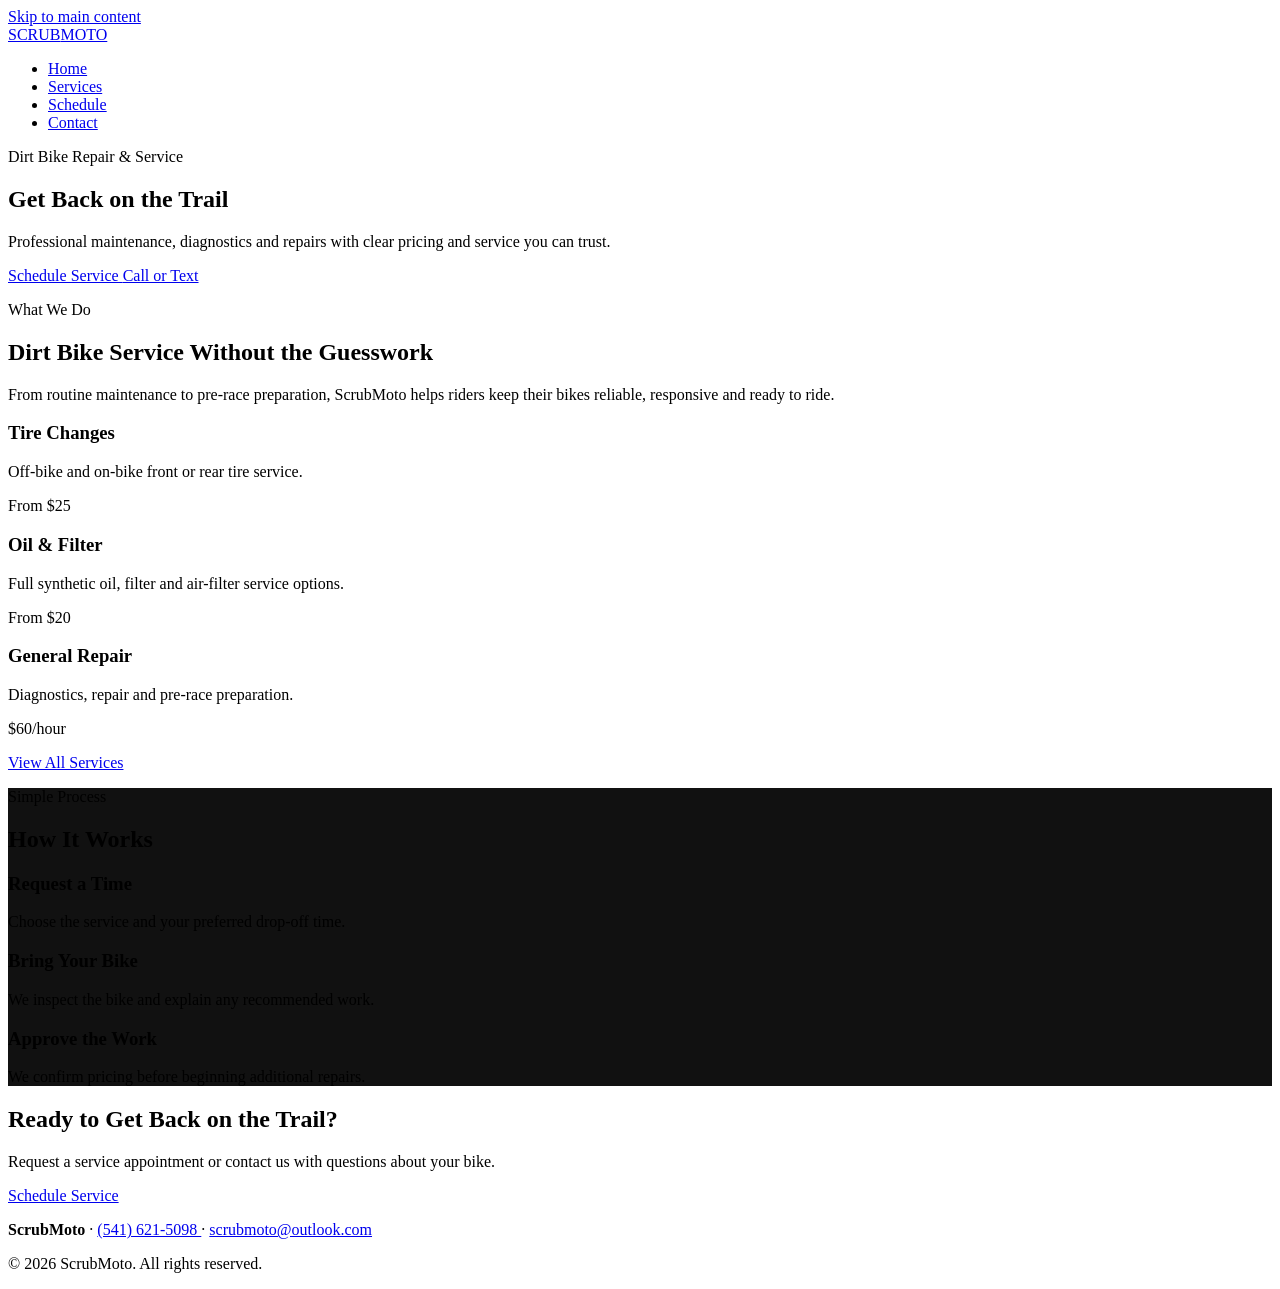
==== index.html @ fb61aee0 "Add files via upload" ====
<!DOCTYPE html>
<html lang="en">

<head>
    <meta charset="UTF-8">

    <meta
        name="viewport"
        content="width=device-width, initial-scale=1"
    >

    <meta
        name="description"
        content="ScrubMoto dirt bike maintenance, repair and pre-race service."
    >

    <title>ScrubMoto | Dirt Bike Repair & Service</title>

    <link rel="stylesheet" href="css/site.css">
</head>

<body>

    <a href="#main" class="skip">
        Skip to main content
    </a>

    <header>
        <div class="top-bar">

            <a class="brand" href="index.html">
                SCRUB<span>MOTO</span>
            </a>

            <nav aria-label="Main navigation">
                <ul>
                    <li>
                        <a href="index.html" aria-current="page">
                            Home
                        </a>
                    </li>

                    <li>
                        <a href="services.html">
                            Services
                        </a>
                    </li>

                    <li>
                        <a href="schedule.html">
                            Schedule
                        </a>
                    </li>

                    <li>
                        <a href="contact.html">
                            Contact
                        </a>
                    </li>
                </ul>
            </nav>

        </div>
    </header>

    <main id="main">

        <!-- Hero Section -->
        <section class="hero">
            <div class="hero-inner">

                <p class="eyebrow">
                    Dirt Bike Repair &amp; Service
                </p>

                <h1>Get Back on the Trail</h1>

                <p>
                    Professional maintenance, diagnostics and repairs
                    with clear pricing and service you can trust.
                </p>

                <a class="button" href="schdule.html">
                    Schedule Service
                </a>

                <a
                    class="button secondary"
                    href="tel:+15416215098"
                >
                    Call or Text
                </a>

            </div>
        </section>

        <!-- Services Preview -->
        <section class="section">
            <div class="container">

                <p class="eyebrow">
                    What We Do
                </p>

                <h2>
                    Dirt Bike Service Without the Guesswork
                </h2>

                <p class="lead">
                    From routine maintenance to pre-race preparation,
                    ScrubMoto helps riders keep their bikes reliable,
                    responsive and ready to ride.
                </p>

                <div class="grid">

                    <article class="card">
                        <h3>Tire Changes</h3>

                        <p>
                            Off-bike and on-bike front or rear
                            tire service.
                        </p>

                        <p class="price">
                            From $25
                        </p>
                    </article>

                    <article class="card">
                        <h3>Oil &amp; Filter</h3>

                        <p>
                            Full synthetic oil, filter and
                            air-filter service options.
                        </p>

                        <p class="price">
                            From $20
                        </p>
                    </article>

                    <article class="card">
                        <h3>General Repair</h3>

                        <p>
                            Diagnostics, repair and pre-race
                            preparation.
                        </p>

                        <p class="price">
                            $60/hour
                        </p>
                    </article>

                </div>

                <p>
                    <a class="button" href="services.html">
                        View All Services
                    </a>
                </p>

            </div>
        </section>

        <!-- How It Works -->
        <section
            class="section"
            style="background: #111111;"
        >
            <div class="container">

                <p class="eyebrow">
                    Simple Process
                </p>

                <h2>How It Works</h2>

                <div class="grid steps">

                    <article class="card step">
                        <h3>Request a Time</h3>

                        <p>
                            Choose the service and your preferred
                            drop-off time.
                        </p>
                    </article>

                    <article class="card step">
                        <h3>Bring Your Bike</h3>

                        <p>
                            We inspect the bike and explain any
                            recommended work.
                        </p>
                    </article>

                    <article class="card step">
                        <h3>Approve the Work</h3>

                        <p>
                            We confirm pricing before beginning
                            additional repairs.
                        </p>
                    </article>

                </div>
            </div>
        </section>

        <!-- Call to Action -->
        <section class="cta">

            <h2>
                Ready to Get Back on the Trail?
            </h2>

            <p>
                Request a service appointment or contact us
                with questions about your bike.
            </p>

            <a class="button" href="schedule.html">
                Schedule Service
            </a>

        </section>

    </main>

    <footer class="footer">
        <div class="container">

            <p>
                <strong>ScrubMoto</strong>
                &middot;

                <a href="tel:+15416215098">
                    (541) 621-5098
                </a>

                &middot;

                <a href="mailto:scrubmoto@outlook.com">
                    scrubmoto@outlook.com
                </a>
            </p>

            <p>
                &copy; 2026 ScrubMoto. All rights reserved.
            </p>

        </div>
    </footer>

</body>

</html>
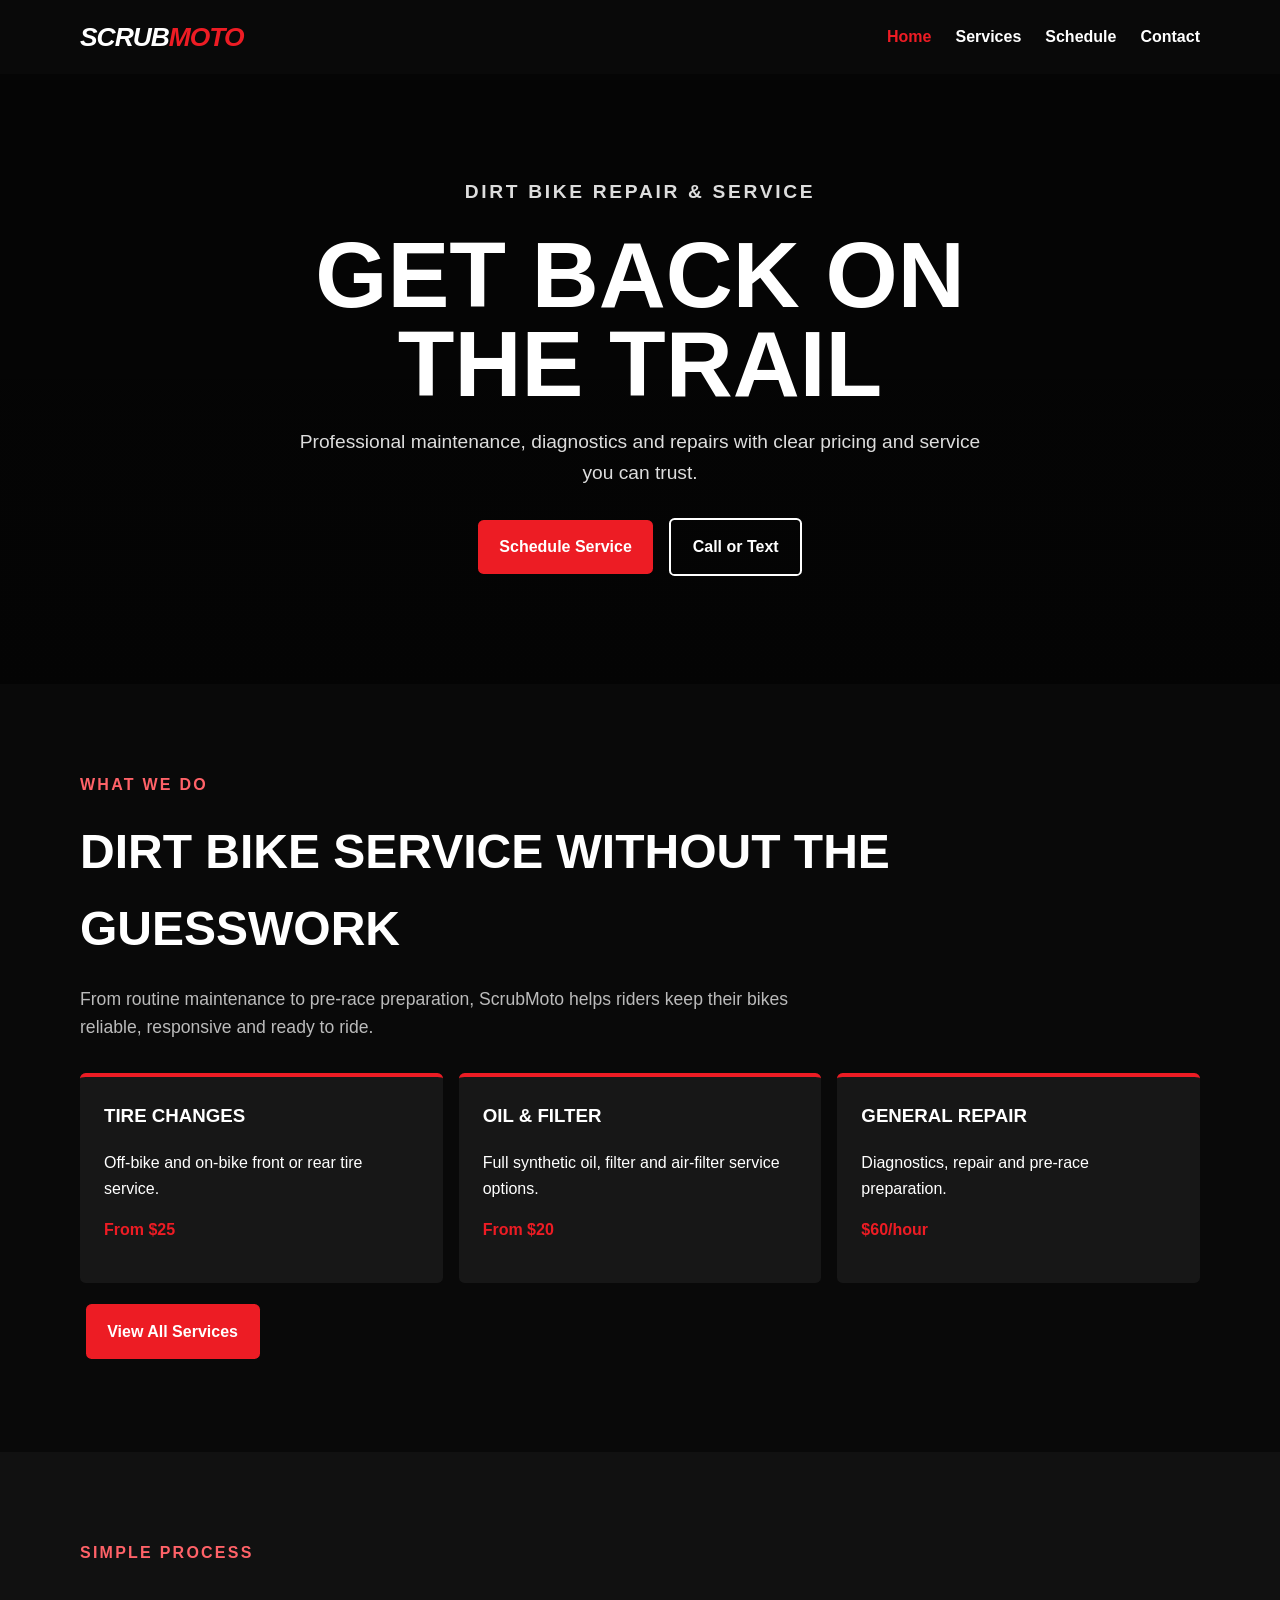
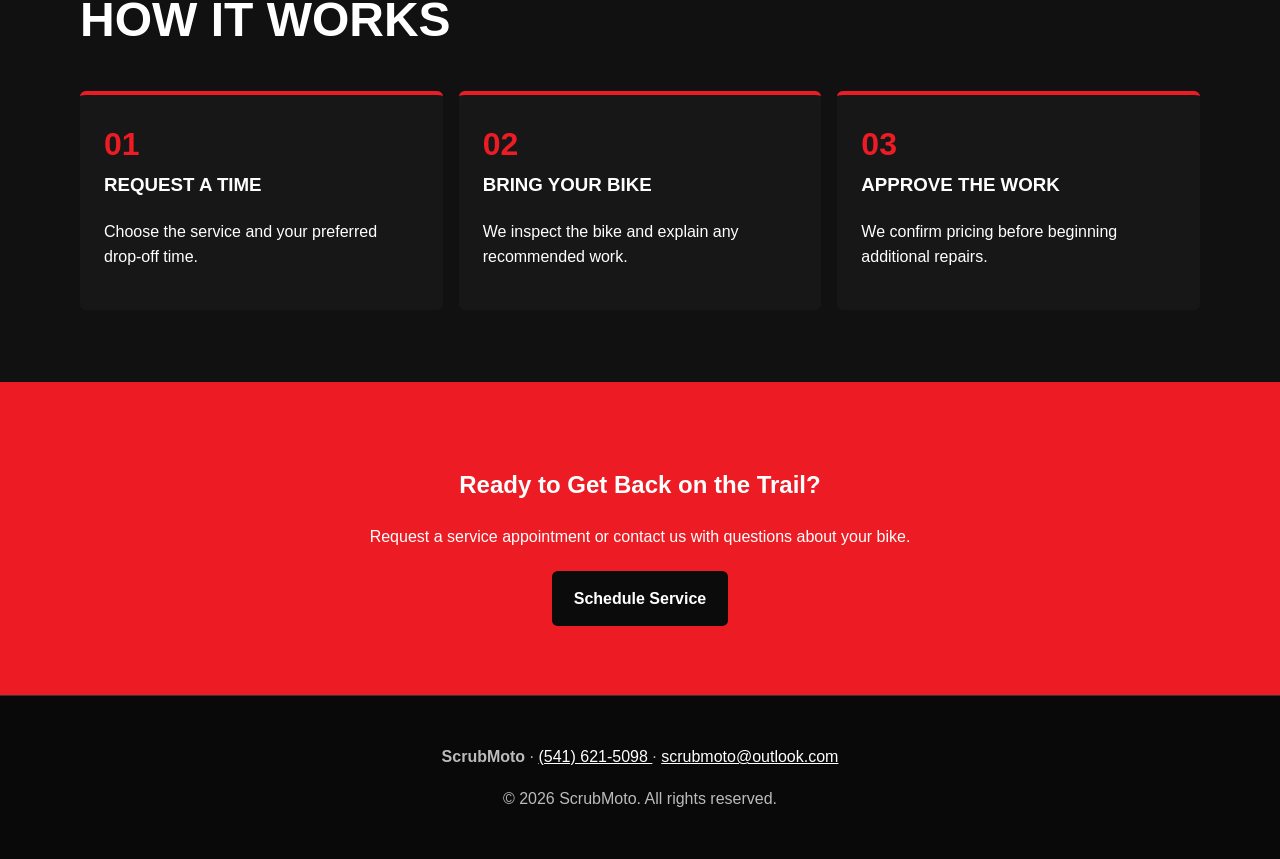
==== commit eb80e447: "Update index.html" ====
--- a/index.html
+++ b/index.html
@@ -16,7 +16,7 @@
 
     <title>ScrubMoto | Dirt Bike Repair & Service</title>
 
-    <link rel="stylesheet" href="css/site.css">
+    <link rel="stylesheet" href="site.css">
 </head>
 
 <body>
@@ -257,4 +257,4 @@
 
 </body>
 
-</html>+</html>
--- a/site.css
+++ b/site.css
@@ -0,0 +1,403 @@
+:root {
+  --red: #ed1c24;
+  --black: #090909;
+  --panel: #171717;
+  --gray: #bbbbbb;
+  --white: #ffffff;
+}
+
+* {
+  box-sizing: border-box;
+}
+
+html {
+  scroll-behavior: smooth;
+}
+
+body {
+  margin: 0;
+  background: var(--black);
+  color: var(--white);
+  font-family: Arial, Helvetica, sans-serif;
+  line-height: 1.6;
+}
+
+a {
+  color: inherit;
+}
+
+.container {
+  width: min(1120px, 90%);
+  margin: auto;
+}
+
+.skip {
+  position: absolute;
+  left: -9999px;
+}
+
+.skip:focus {
+  left: 1rem;
+  top: 1rem;
+  padding: 0.75rem;
+  color: #000000;
+  background: #ffffff;
+  z-index: 99;
+}
+
+/* Header */
+
+.top-bar {
+  display: flex;
+  align-items: center;
+  justify-content: space-between;
+  gap: 2rem;
+  width: min(1120px, 90%);
+  margin: auto;
+  padding: 1rem 0;
+}
+
+.brand {
+  font-size: 1.65rem;
+  font-weight: 900;
+  font-style: italic;
+  letter-spacing: -1px;
+  text-decoration: none;
+}
+
+.brand span,
+.price,
+.required {
+  color: var(--red);
+}
+
+nav ul {
+  display: flex;
+  gap: 1.5rem;
+  margin: 0;
+  padding: 0;
+  list-style: none;
+}
+
+nav a {
+  font-weight: 700;
+  text-decoration: none;
+}
+
+nav a:hover,
+nav a[aria-current="page"] {
+  color: var(--red);
+}
+
+/* Hero */
+
+.hero {
+    min-height: 610px;
+    padding: 6rem 1rem;
+    text-align: center;
+
+    background-image:
+        linear-gradient(
+            rgba(0, 0, 0, 0.45),
+            rgba(0, 0, 0, 0.55)
+        ),
+        url("../images/dirt-bike-hero.png");
+
+    background-position: center;
+    background-size: cover;
+    background-repeat: no-repeat;
+
+    display: flex;
+    align-items: center;
+    justify-content: center;
+}
+
+.hero-inner {
+  max-width: 850px;
+}
+
+.eyebrow {
+  color: #ff6268;
+  font-weight: 800;
+  letter-spacing: 0.14em;
+  text-transform: uppercase;
+}
+
+.hero h1,
+.page-head h1 {
+  margin: 0.5rem 0 1.2rem;
+  font-size: clamp(2.7rem, 8vw, 5.8rem);
+  line-height: 0.95;
+  text-transform: uppercase;
+}
+
+.hero p {
+  max-width: 700px;
+  margin: 0 auto 1.5rem;
+  color: #dddddd;
+  font-size: 1.2rem;
+}
+
+/* Buttons */
+
+.button {
+  display: inline-block;
+  margin: 0.35rem;
+  padding: 0.9rem 1.35rem;
+  color: #ffffff;
+  background: var(--red);
+  border-radius: 0.35rem;
+  font-weight: 800;
+  text-decoration: none;
+}
+
+.button:hover {
+  background: #c9151c;
+}
+
+.button.secondary {
+  background: transparent;
+  border: 2px solid #ffffff;
+}
+
+/* Sections */
+
+.section {
+  padding: 4.5rem 0;
+}
+
+.section h2 {
+  margin: 0 0 0.6rem;
+  font-size: clamp(2rem, 5vw, 3rem);
+  text-transform: uppercase;
+}
+
+.lead {
+  max-width: 760px;
+  color: var(--gray);
+  font-size: 1.1rem;
+}
+
+.grid {
+  display: grid;
+  grid-template-columns: repeat(3, 1fr);
+  gap: 1rem;
+  margin-top: 2rem;
+}
+
+.card {
+  padding: 1.5rem;
+  background: var(--panel);
+  border-top: 4px solid var(--red);
+  border-radius: 0.35rem;
+}
+
+.card h2,
+.card h3 {
+  margin-top: 0;
+  text-transform: uppercase;
+}
+
+/* Steps */
+
+.steps {
+  counter-reset: step;
+}
+
+.step::before {
+  counter-increment: step;
+  content: "0" counter(step);
+  display: block;
+  color: var(--red);
+  font-size: 2rem;
+  font-weight: 900;
+}
+
+/* Call to action */
+
+.cta {
+  padding: 4rem 1rem;
+  text-align: center;
+  background: var(--red);
+}
+
+.cta .button {
+  background: #0b0b0b;
+}
+
+/* Interior page header */
+
+.page-head {
+  padding: 5rem 0;
+  background: linear-gradient(135deg, #222222, #080808);
+  border-bottom: 5px solid var(--red);
+}
+
+/* Services */
+
+.services {
+  display: grid;
+  grid-template-columns: 1fr 1fr;
+  gap: 1rem;
+  padding: 4rem 0;
+}
+
+.services .card {
+  border: 1px solid #333333;
+  border-top: 4px solid var(--red);
+}
+
+.price-list {
+  margin: 0;
+  padding: 0;
+  list-style: none;
+}
+
+.price-list li {
+  display: flex;
+  justify-content: space-between;
+  gap: 1rem;
+  padding: 0.7rem 0;
+  border-bottom: 1px dashed #555555;
+}
+
+.price {
+  font-weight: 900;
+  white-space: nowrap;
+}
+
+.note,
+.notice {
+  margin-bottom: 2rem;
+  padding: 1rem;
+  background: #231012;
+  border-left: 5px solid var(--red);
+}
+
+/* Forms */
+
+.form {
+  padding: clamp(1rem, 4vw, 2.5rem);
+  background: var(--panel);
+  border-radius: 0.4rem;
+}
+
+fieldset {
+  margin: 0 0 1.5rem;
+  padding: 1.25rem;
+  border: 1px solid #444444;
+}
+
+legend {
+  padding: 0 0.5rem;
+  color: #ff555b;
+  font-weight: 900;
+  text-transform: uppercase;
+}
+
+label {
+  display: block;
+  margin-top: 1rem;
+  font-weight: 700;
+}
+
+input,
+select,
+textarea {
+  width: 100%;
+  margin-top: 0.35rem;
+  padding: 0.85rem;
+  color: #ffffff;
+  background: #0d0d0d;
+  border: 1px solid #555555;
+  border-radius: 0.25rem;
+  font: inherit;
+}
+
+textarea {
+  min-height: 130px;
+  resize: vertical;
+}
+
+.two-col {
+  display: grid;
+  grid-template-columns: 1fr 1fr;
+  gap: 1rem;
+}
+
+.submit {
+  padding: 1rem;
+  color: #ffffff;
+  background: var(--red);
+  border: 0;
+  font-weight: 900;
+  cursor: pointer;
+}
+
+/* Contact */
+
+.contact-grid {
+  display: grid;
+  grid-template-columns: 0.8fr 1.2fr;
+  gap: 2rem;
+  padding: 4rem 0;
+}
+
+.contact-card {
+  padding: 2rem;
+  background: var(--panel);
+  border-radius: 0.4rem;
+}
+
+.contact-item {
+  padding: 1rem 0;
+  border-bottom: 1px solid #3a3a3a;
+}
+
+.contact-item a {
+  color: #ff6268;
+}
+
+/* Footer */
+
+.footer {
+  padding: 2rem 0;
+  color: #bbbbbb;
+  text-align: center;
+  border-top: 1px solid #333333;
+}
+
+.footer a {
+  color: #ffffff;
+}
+
+/* Mobile */
+
+@media (max-width: 760px) {
+  .top-bar {
+    align-items: flex-start;
+    flex-direction: column;
+  }
+
+  nav ul {
+    flex-wrap: wrap;
+    gap: 0.65rem 1rem;
+  }
+
+  .hero {
+    min-height: 520px;
+  }
+
+  .grid,
+  .services,
+  .contact-grid,
+  .two-col {
+    grid-template-columns: 1fr;
+  }
+
+  .price-list li {
+    align-items: flex-start;
+    flex-direction: column;
+    gap: 0;
+  }
+}
